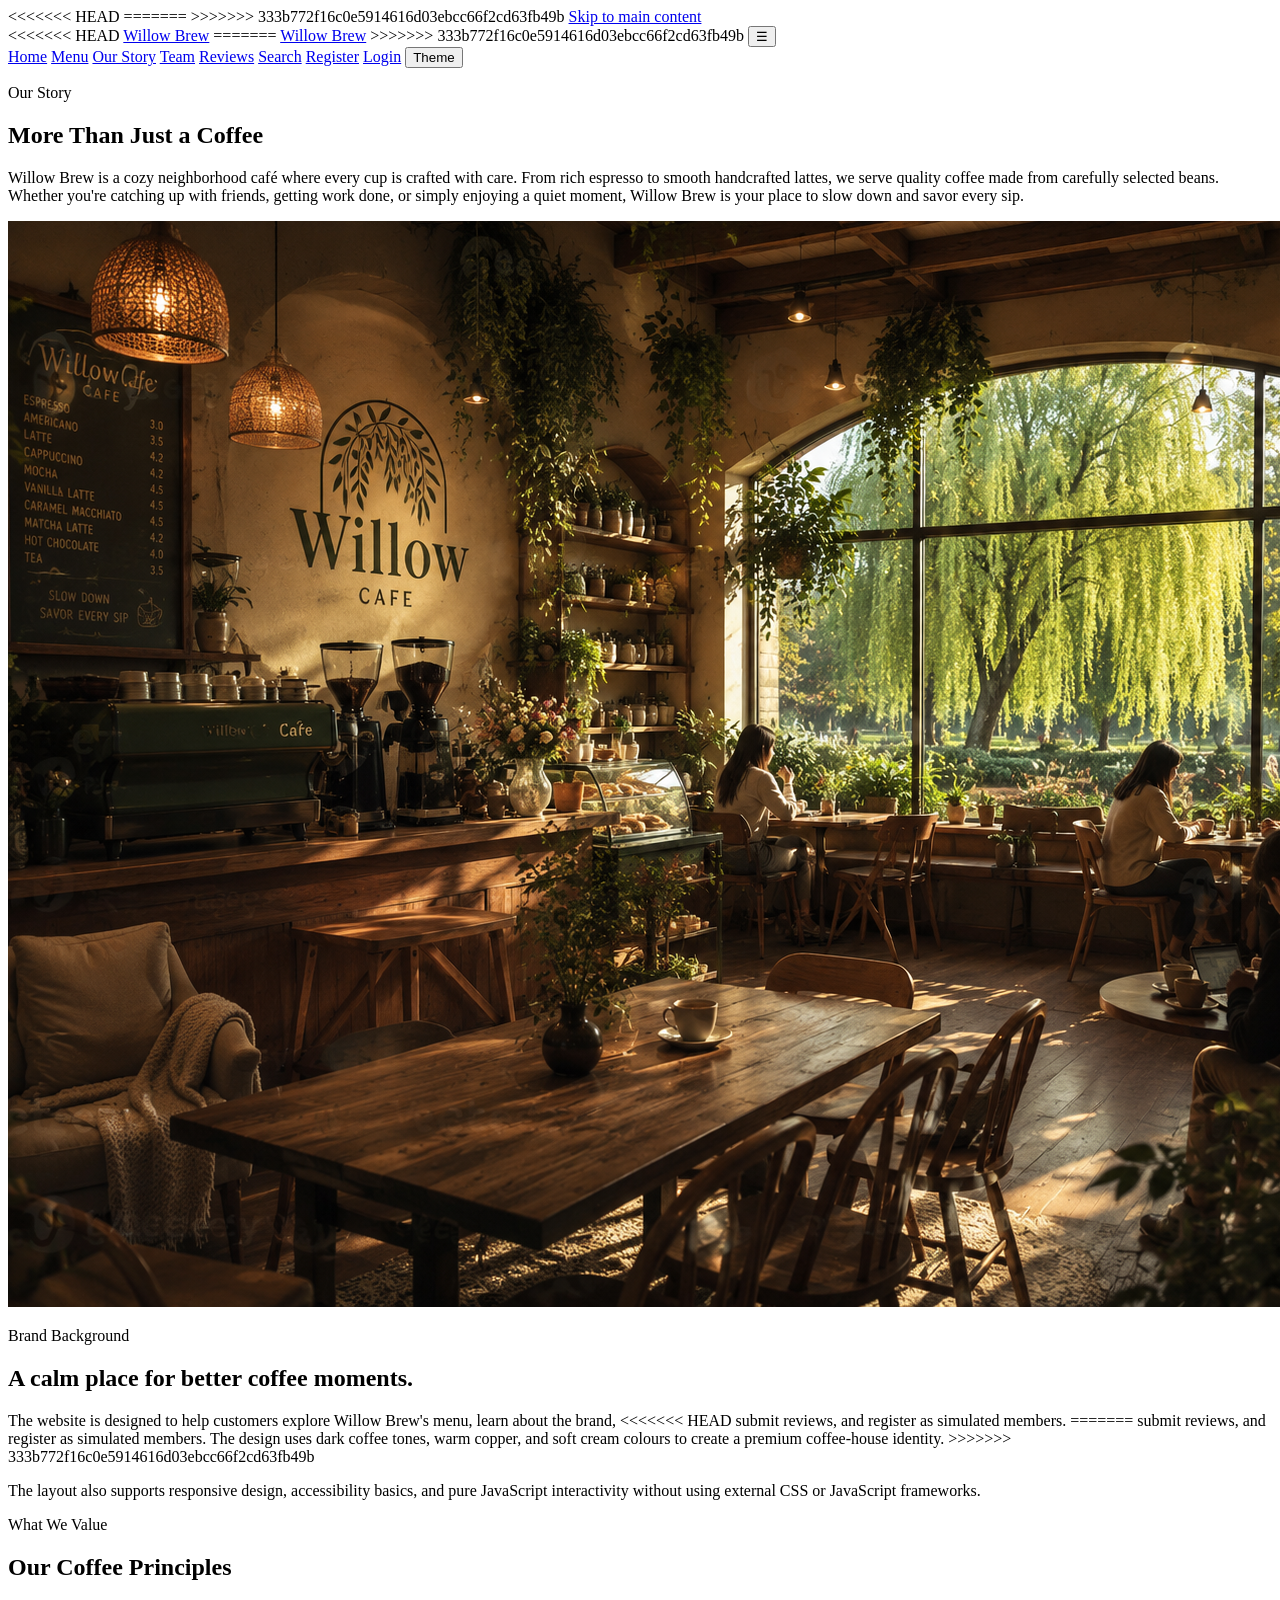
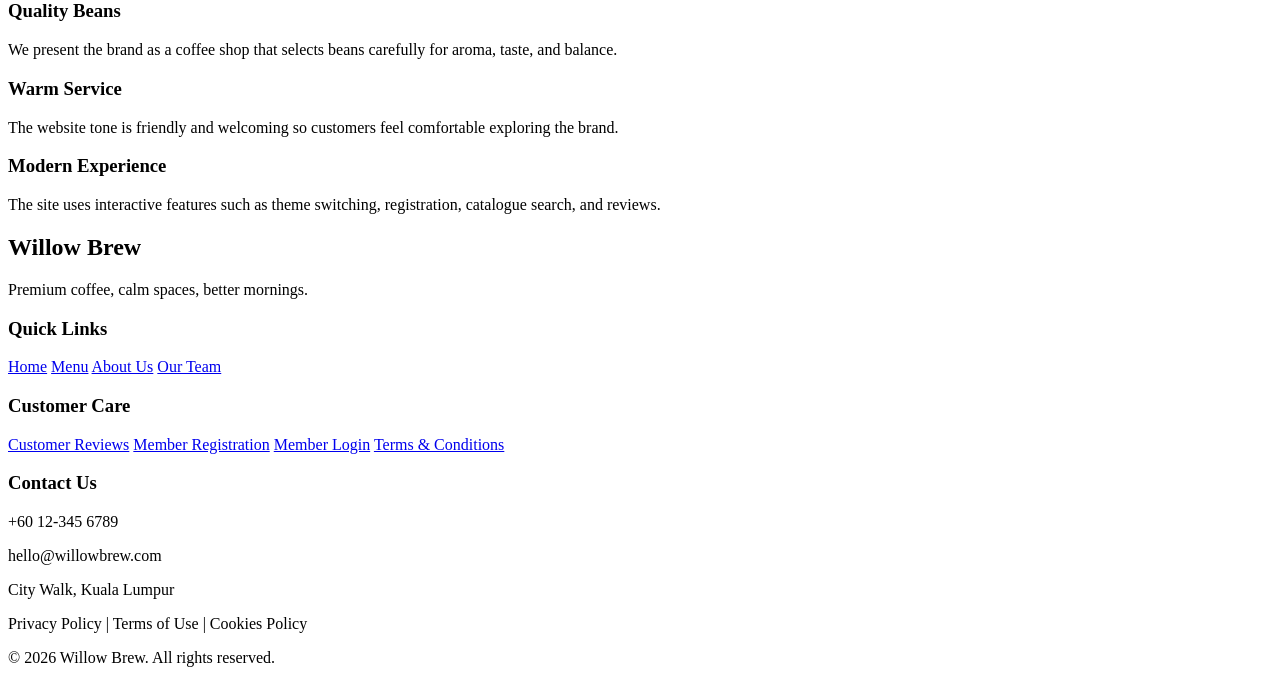
==== about.html @ 0797a328 "Update HTML structures" ====
<!DOCTYPE html>
<html lang="en">
<head>
    <meta charset="UTF-8">
    <meta name="viewport" content="width=device-width, initial-scale=1.0">
<<<<<<< HEAD
    <title>Our Story | Willow Brew </title>
=======
    <title>Our Story | Willow Brew</title>
>>>>>>> 333b772f16c0e5914616d03ebcc66f2cd63fb49b
    
</head>
<body>
    <!-- This skip link appears when keyboard users press Tab, allowing them to jump directly to the main page content instead of tabbing through every navigation item. -->
    <a class="skip-link" href="#mainContent">Skip to main content</a>

    <!-- This fixed header contains the brand name, responsive navigation links, search link, order link, and theme switcher required for the website theme toggle feature. -->
    <header class="site-header" id="siteHeader">
        <div class="nav-wrap">
<<<<<<< HEAD
            <a href="index.html" class="brand" aria-label="Willow Brew homepage">Willow Brew</a>
=======
            <a href="index.html" class="brand" aria-label="Willow Brew Homepage">Willow Brew</a>
>>>>>>> 333b772f16c0e5914616d03ebcc66f2cd63fb49b

            <!-- This button appears on smaller screens and opens or closes the navigation menu using JavaScript in main.js. -->
            <button class="nav-toggle" id="navToggle" type="button" aria-label="Open navigation menu" aria-expanded="false">
                ☰
            </button>

            <!-- This navigation menu links to all major website pages so the multi-page website can be accessed consistently from every page. -->
            <nav class="main-nav" id="mainNav" aria-label="Main navigation">
                <a href="index.html">Home</a>
                <a href="catalogue.html">Menu</a>
                <a href="about.html">Our Story</a>
                <a href="team.html">Team</a>
                <a href="reviews.html">Reviews</a>
                <a href="catalogue.html" aria-label="Search products">Search</a>
                <a href="register.html">Register</a>
                <a href="login.html" class="order-link">Login</a>

                <!-- This button changes the website between light theme and dark theme -->
                <button class="theme-toggle" id="themeToggle" type="button" aria-label="Switch website theme">
                    Theme
                </button>
            </nav>
        </div>
    </header>


    <main id="mainContent" class="page-main">
        <!-- This page hero introduces the brand story page and explains the purpose of the our Cafe. -->
        <section class="simple-hero">
            <p class="eyebrow dark">Our Story</p>
            <h1>More Than Just a Coffee</h1>
            <p>
                Willow Brew is a cozy neighborhood café where every cup is crafted with care. 
                From rich espresso to smooth handcrafted lattes, we serve quality coffee made from carefully selected beans. 
                Whether you're catching up with friends, getting work done, or simply enjoying a quiet moment, Willow Brew is your place to slow down and savor every sip.
            </p>
        </section>

        <section class="about-story section-padding" aria-labelledby="about-story-title">
            <div class="about-image">
                <!-- ABOUT IMAGE -->
                <img src="cafe-interior.png" alt="Warm coffee shop interior">
            </div>

            <div class="about-text">
                <p class="eyebrow dark">Brand Background</p>
                <h2 id="about-story-title">A calm place for better coffee moments.</h2>
                <p>
                    The website is designed to help customers explore Willow Brew's menu, learn about the brand,
<<<<<<< HEAD
                    submit reviews, and register as simulated members. 
=======
                    submit reviews, and register as simulated members. The design uses dark coffee tones, warm copper,
                    and soft cream colours to create a premium coffee-house identity.
>>>>>>> 333b772f16c0e5914616d03ebcc66f2cd63fb49b
                </p>
                <p>
                    The layout also supports responsive design, accessibility basics, and pure JavaScript interactivity
                    without using external CSS or JavaScript frameworks.
                </p>
            </div>
        </section>

        <section class="values-section section-padding" aria-labelledby="values-title">
            <div class="section-top centered">
                <p class="eyebrow dark">What We Value</p>
                <h2 id="values-title">Our Coffee Principles</h2>
            </div>

            <div class="value-grid">
                <article class="value-card">
                    <h3>Quality Beans</h3>
                    <p>We present the brand as a coffee shop that selects beans carefully for aroma, taste, and balance.</p>
                </article>

                <article class="value-card">
                    <h3>Warm Service</h3>
                    <p>The website tone is friendly and welcoming so customers feel comfortable exploring the brand.</p>
                </article>

                <article class="value-card">
                    <h3>Modern Experience</h3>
                    <p>The site uses interactive features such as theme switching, registration, catalogue search, and reviews.</p>
                </article>
            </div>
        </section>
    </main>

    <!-- This footer gives the website a finished commercial look and provides quick links, customer care links, and contact details similar to a premium coffee brand footer. -->
    <footer class="site-footer">
        <div class="footer-wrap">
            <div class="footer-brand">
                <h2>Willow Brew</h2>
                <p>Premium coffee, calm spaces, better mornings.</p>
            </div>

            <div class="footer-columns">
                <section>
                    <h3>Quick Links</h3>
                    <a href="index.html">Home</a>
                    <a href="catalogue.html">Menu</a>
                    <a href="about.html">About Us</a>
                    <a href="team.html">Our Team</a>
                </section>

                <section>
                    <h3>Customer Care</h3>
                    <a href="reviews.html">Customer Reviews</a>
                    <a href="register.html">Member Registration</a>
                    <a href="login.html">Member Login</a>
                    <a href="#">Terms & Conditions</a>
                </section>

                <section>
                    <h3>Contact Us</h3>
                    <p>+60 12-345 6789</p>
                    <p>hello@willowbrew.com</p>
                    <p>City Walk, Kuala Lumpur</p>
                </section>
            </div>

            <div class="footer-bottom">
                <p>Privacy Policy | Terms of Use | Cookies Policy</p>
                <p>© 2026 Willow Brew. All rights reserved.</p>
            </div>
        </div>
    </footer>

</body>
</html>
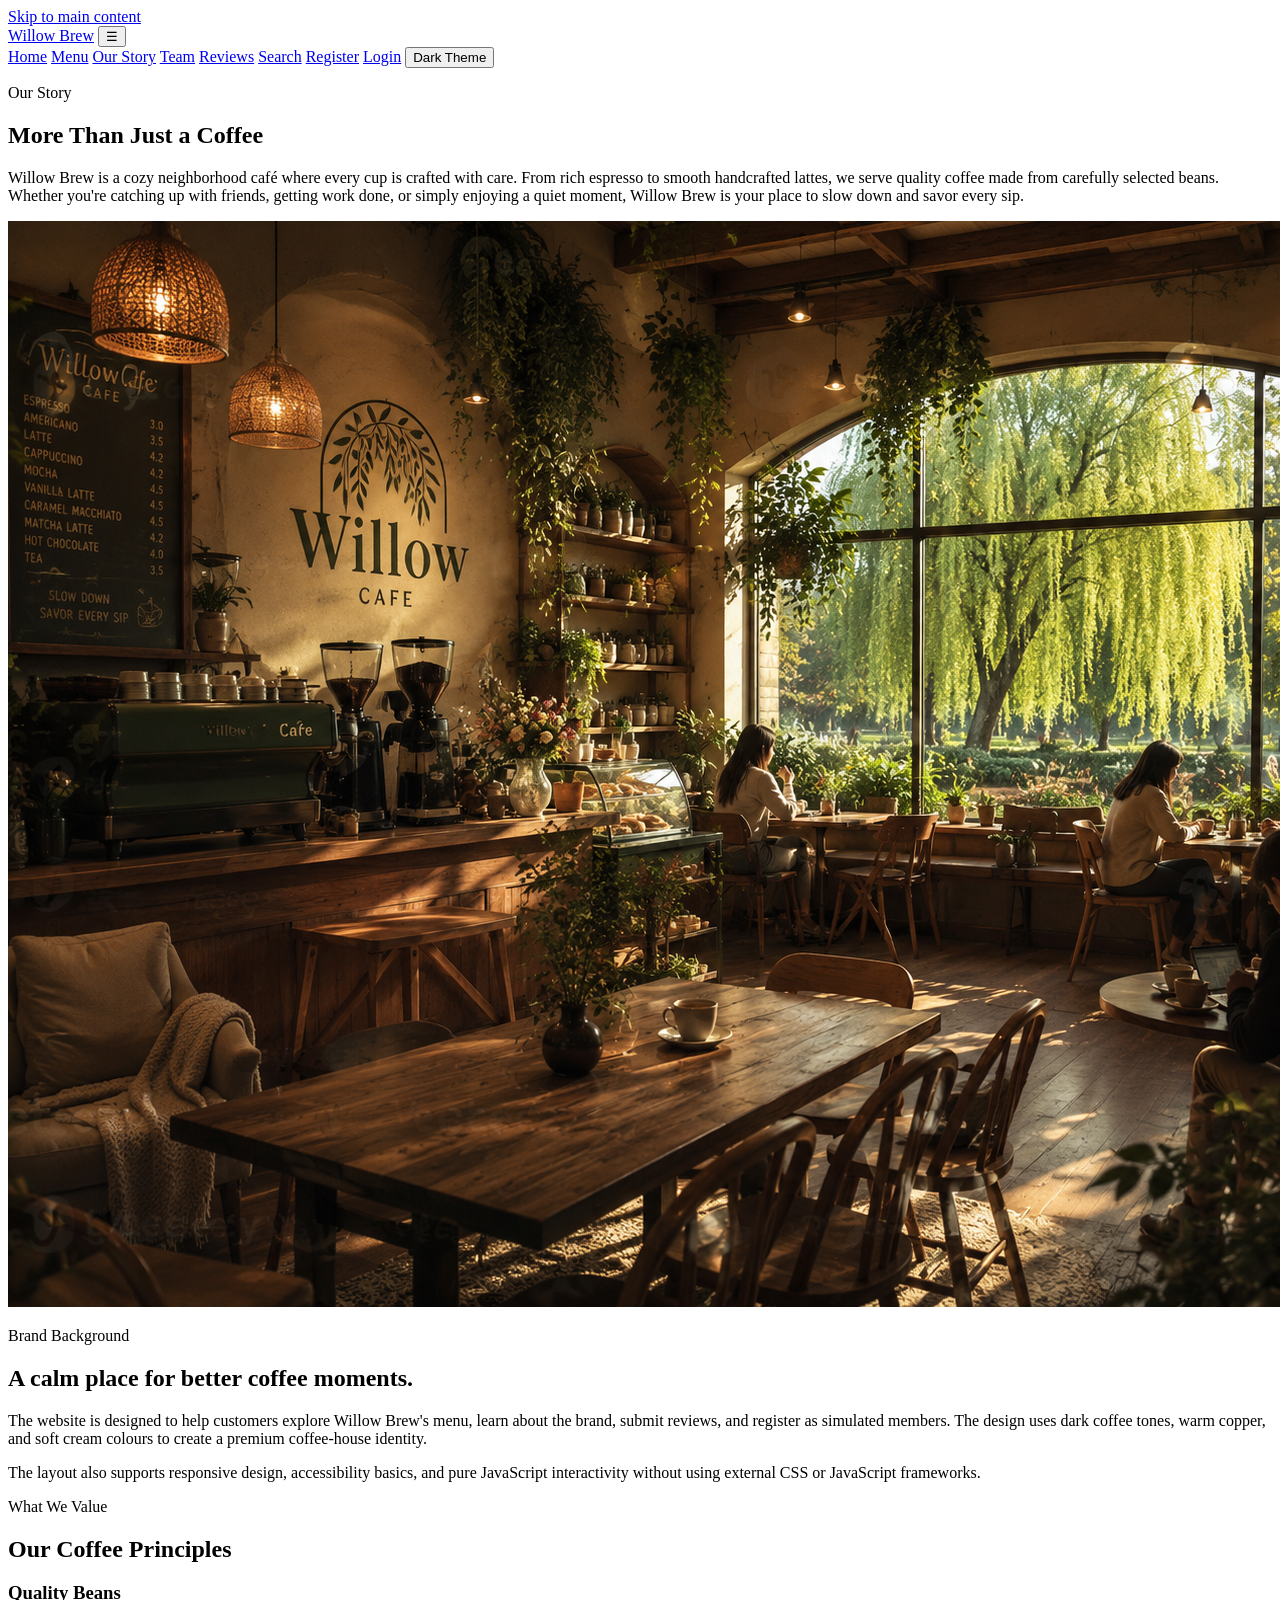
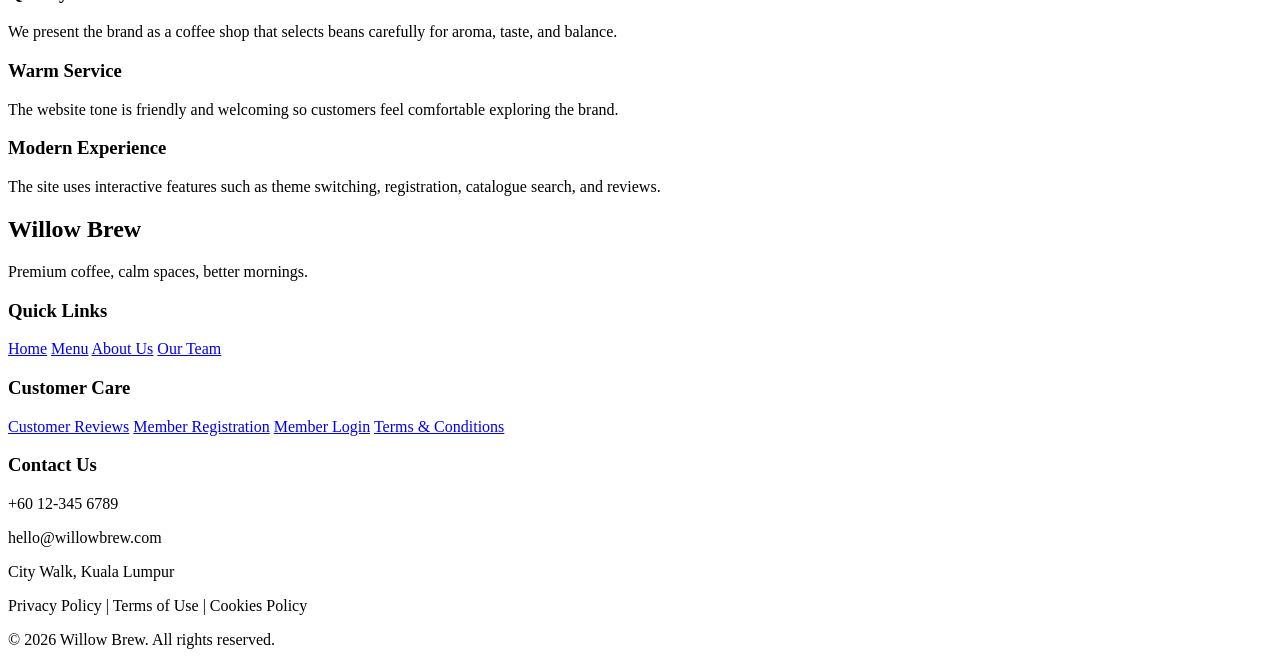
==== commit 8f4a91c0: "Made some changes to html and java" ====
--- a/about.html
+++ b/about.html
@@ -3,12 +3,9 @@
 <head>
     <meta charset="UTF-8">
     <meta name="viewport" content="width=device-width, initial-scale=1.0">
-<<<<<<< HEAD
     <title>Our Story | Willow Brew </title>
-=======
-    <title>Our Story | Willow Brew</title>
->>>>>>> 333b772f16c0e5914616d03ebcc66f2cd63fb49b
-    
+    <script src="js/main.js" defer></script>
+    <script src="js/theme.js" defer></script>
 </head>
 <body>
     <!-- This skip link appears when keyboard users press Tab, allowing them to jump directly to the main page content instead of tabbing through every navigation item. -->
@@ -17,11 +14,7 @@
     <!-- This fixed header contains the brand name, responsive navigation links, search link, order link, and theme switcher required for the website theme toggle feature. -->
     <header class="site-header" id="siteHeader">
         <div class="nav-wrap">
-<<<<<<< HEAD
             <a href="index.html" class="brand" aria-label="Willow Brew homepage">Willow Brew</a>
-=======
-            <a href="index.html" class="brand" aria-label="Willow Brew Homepage">Willow Brew</a>
->>>>>>> 333b772f16c0e5914616d03ebcc66f2cd63fb49b
 
             <!-- This button appears on smaller screens and opens or closes the navigation menu using JavaScript in main.js. -->
             <button class="nav-toggle" id="navToggle" type="button" aria-label="Open navigation menu" aria-expanded="false">
@@ -40,8 +33,14 @@
                 <a href="login.html" class="order-link">Login</a>
 
                 <!-- This button changes the website between light theme and dark theme -->
-                <button class="theme-toggle" id="themeToggle" type="button" aria-label="Switch website theme">
-                    Theme
+                <button 
+                      class="theme-toggle"
+                        id="themeToggle"
+                        type="button"
+                        onclick="toggleTheme()"
+                        aria-label="Switch website theme"
+                        aria-pressed="false">
+    D                   Dark Theme
                 </button>
             </nav>
         </div>
@@ -71,12 +70,8 @@
                 <h2 id="about-story-title">A calm place for better coffee moments.</h2>
                 <p>
                     The website is designed to help customers explore Willow Brew's menu, learn about the brand,
-<<<<<<< HEAD
-                    submit reviews, and register as simulated members. 
-=======
                     submit reviews, and register as simulated members. The design uses dark coffee tones, warm copper,
                     and soft cream colours to create a premium coffee-house identity.
->>>>>>> 333b772f16c0e5914616d03ebcc66f2cd63fb49b
                 </p>
                 <p>
                     The layout also supports responsive design, accessibility basics, and pure JavaScript interactivity
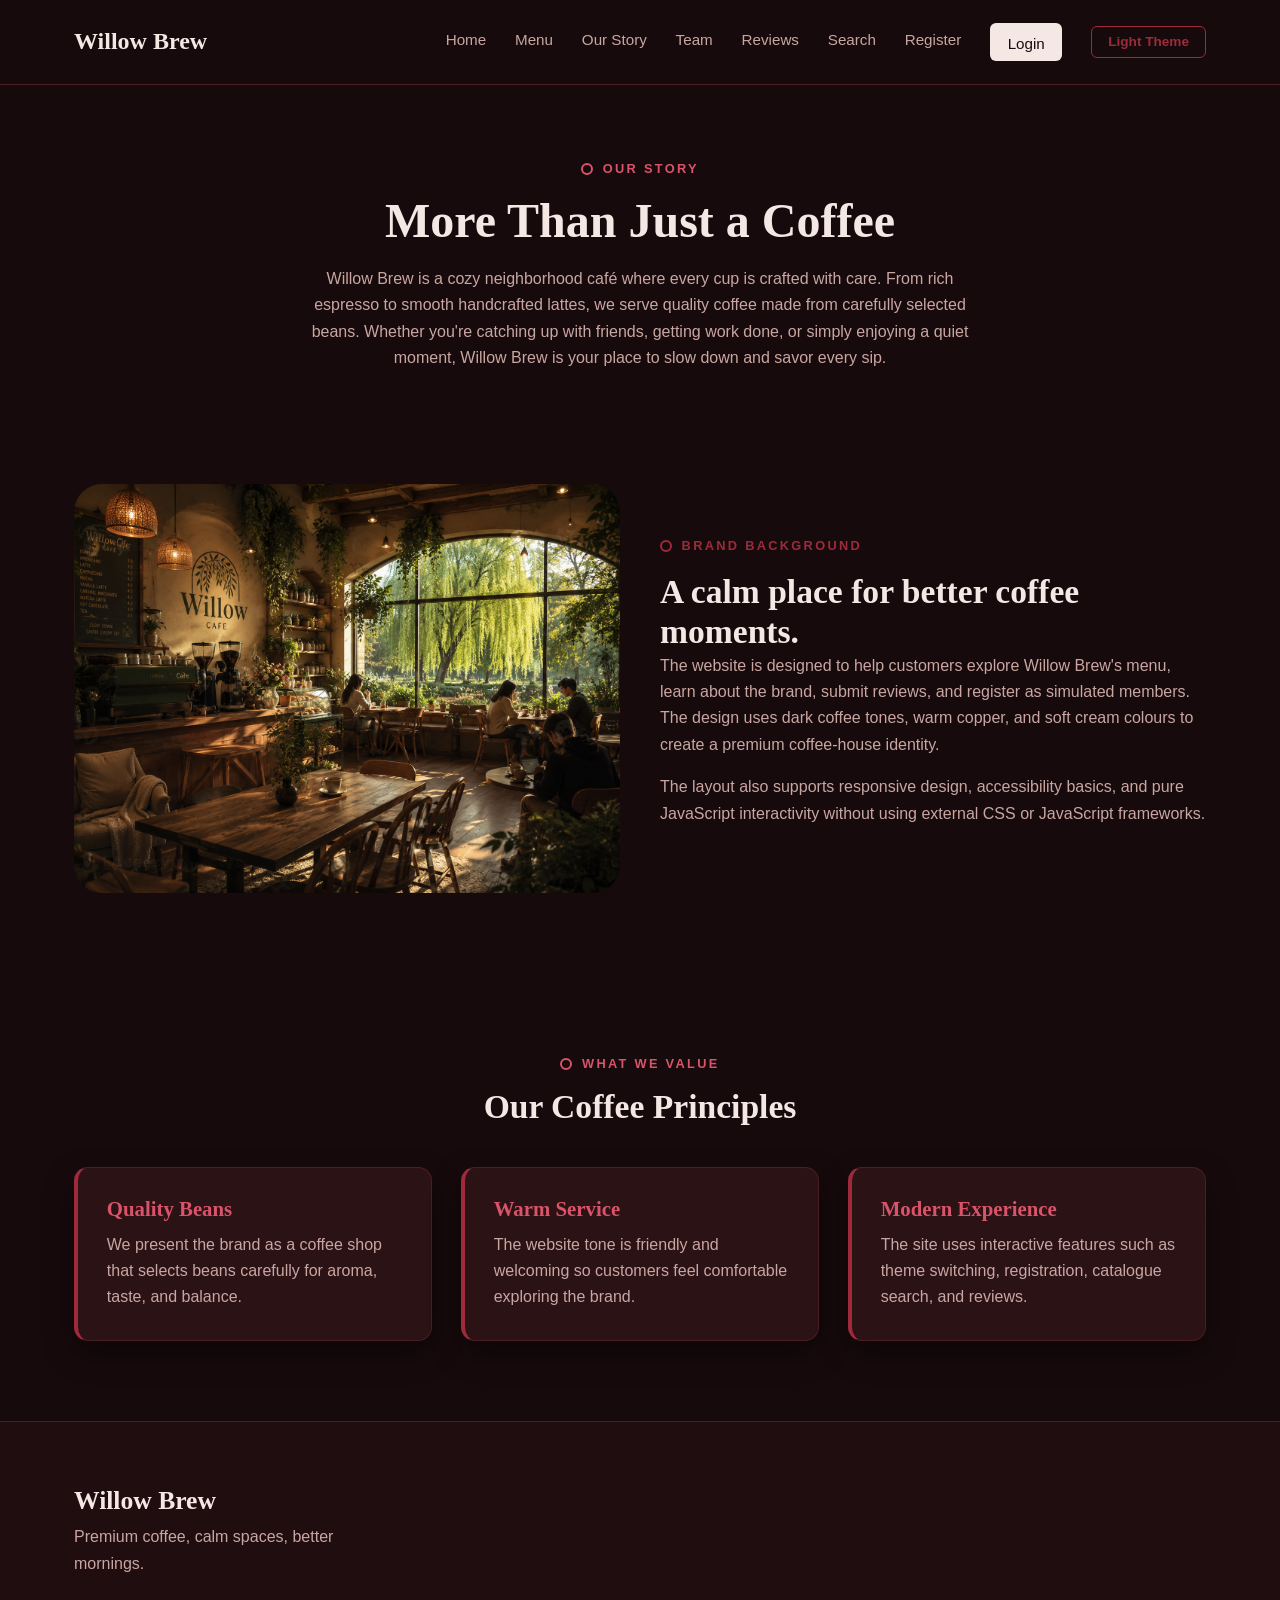
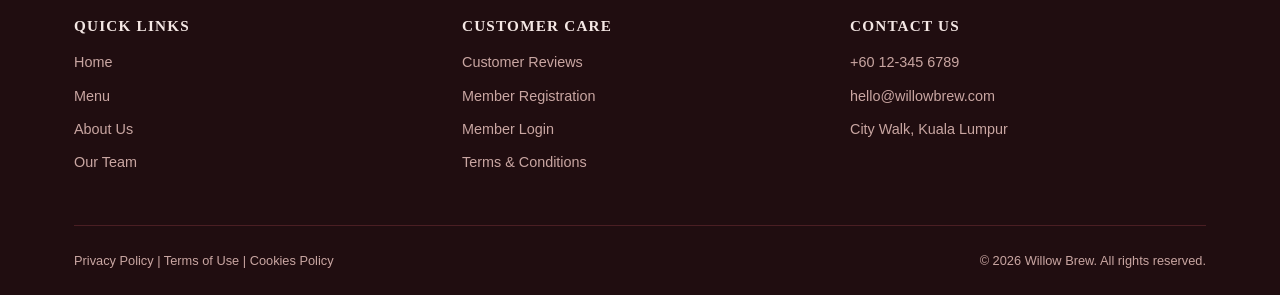
==== commit 8b17b9d2: "added the sytlesheet to about page" ====
--- a/about.html
+++ b/about.html
@@ -4,6 +4,8 @@
     <meta charset="UTF-8">
     <meta name="viewport" content="width=device-width, initial-scale=1.0">
     <title>Our Story | Willow Brew </title>
+    <link rel="stylesheet" href="css/style.css">
+    <link rel="stylesheet" href="css/responsive.css">
     <script src="js/main.js" defer></script>
     <script src="js/theme.js" defer></script>
 </head>
@@ -30,14 +32,13 @@
                 <a href="reviews.html">Reviews</a>
                 <a href="catalogue.html" aria-label="Search products">Search</a>
                 <a href="register.html">Register</a>
-                <a href="login.html" class="order-link">Login</a>
+                <a href="login.html" class="order-link" id="loginLink">Login</a>
 
                 <!-- This button changes the website between light theme and dark theme -->
                 <button 
                       class="theme-toggle"
                         id="themeToggle"
                         type="button"
-                        onclick="toggleTheme()"
                         aria-label="Switch website theme"
                         aria-pressed="false">
     D                   Dark Theme
--- a/css/style.css
+++ b/css/style.css
@@ -0,0 +1,1168 @@
+/* =============================================================
+   WILLOW BREW — CORE STYLESHEET
+   ============================================================= */
+
+/* --------------------------
+   1. CSS CUSTOM PROPERTIES 
+   -------------------------- */
+:root {
+    --bg: #170A0C;
+    --bg-alt: #200D10;
+    --surface: #2B1215;
+    --surface-raised: #33161A;
+    --text-main: #F4E7E4;
+    --text-muted: #C9A6A2;
+    --text-on-dark: #F4E7E4;
+    --accent: #9E2A3B;
+    --accent-dark: #D9536A;
+    --accent-light: #E2707E;
+    --border-soft: #4A1E23;
+    --overlay-dark: rgba(10, 4, 5, 0.65);
+
+    --font-display: 'Playfair Display', Georgia, 'Times New Roman', serif;
+    --font-body: 'Poppins', 'Segoe UI', Tahoma, sans-serif;
+
+    --radius-sm: 6px;
+    --radius-md: 14px;
+    --radius-lg: 28px;
+    --radius-round: 50%;
+
+    --shadow-soft: 0 12px 30px rgba(0, 0, 0, 0.45);
+    --shadow-strong: 0 24px 55px rgba(0, 0, 0, 0.6);
+
+    --transition-fast: 0.2s ease;
+    --transition-med: 0.4s ease;
+
+    --container-width: 1180px;
+    --header-height: 84px;
+
+    --ink: #120608;
+}
+
+body.light-theme {
+    --bg: #FBEEEC;
+    --bg-alt: #F5DEDB;
+    --surface: #FFFFFF;
+    --surface-raised: #FFF9F8;
+    --text-main: #3B1116;
+    --text-muted: #7A4B4F;
+    --text-on-dark: #F4E7E4;
+    --accent: #9E2A3B;
+    --accent-dark: #7A1F2C;
+    --accent-light: #C24457;
+    --border-soft: #E7CFCB;
+    --overlay-dark: rgba(45, 15, 18, 0.55);
+
+    --shadow-soft: 0 12px 30px rgba(59, 17, 22, 0.12);
+    --shadow-strong: 0 20px 45px rgba(45, 12, 15, 0.35);
+}
+
+/* -----------------
+   2. RESET & BASE
+   ----------------- */
+* {
+    margin: 0;
+    padding: 0;
+    box-sizing: border-box;
+}
+
+body {
+    font-family: var(--font-body);
+    background-color: var(--bg);
+    color: var(--text-main);
+    line-height: 1.65;
+    font-weight: 400;
+    transition: background-color var(--transition-med), color var(--transition-med);
+    -webkit-font-smoothing: antialiased;
+}
+
+h1, h2, h3, h4 {
+    font-family: var(--font-display);
+    font-weight: 700;
+    line-height: 1.2;
+    color: var(--text-main);
+}
+
+h1 { font-size: 3rem; }
+h2 { font-size: 2.1rem; }
+h3 { font-size: 1.3rem; }
+
+p { color: var(--text-muted); }
+
+a {
+    color: inherit;
+    text-decoration: none;
+}
+
+img {
+    max-width: 100%;
+    height: auto;
+    display: block;
+}
+
+ul { list-style: none; }
+
+button {
+    font-family: var(--font-body);
+    cursor: pointer;
+    border: none;
+    background: none;
+    color: inherit;
+}
+
+input, select, textarea {
+    font-family: var(--font-body);
+    font-size: 1rem;
+    color: var(--text-main);
+    background-color: var(--surface);
+    border: 1px solid var(--border-soft);
+    border-radius: var(--radius-sm);
+    padding: 0.7rem 0.9rem;
+    width: 100%;
+    transition: border-color var(--transition-fast), box-shadow var(--transition-fast);
+}
+
+input:focus, select:focus, textarea:focus,
+a:focus-visible, button:focus-visible {
+    outline: 3px solid var(--accent-light);
+    outline-offset: 2px;
+    border-color: var(--accent);
+}
+
+/* Accessible skip link: hidden until keyboard focus */
+.skip-link {
+    position: absolute;
+    top: -60px;
+    left: 1rem;
+    background: var(--accent-dark);
+    color: #fff;
+    padding: 0.7rem 1.2rem;
+    border-radius: var(--radius-sm);
+    z-index: 999;
+    transition: top var(--transition-fast);
+}
+
+.skip-link:focus {
+    top: 1rem;
+}
+
+/* ---------------------
+   3. LAYOUT UTILITIES
+   --------------------- */
+.section-padding {
+    padding: 5rem 1.5rem;
+    max-width: var(--container-width);
+    margin: 0 auto;
+}
+
+.eyebrow {
+    display: inline-flex;
+    align-items: center;
+    gap: 0.6rem;
+    font-family: var(--font-body);
+    font-size: 0.8rem;
+    letter-spacing: 0.18em;
+    text-transform: uppercase;
+    font-weight: 600;
+    color: var(--accent-light);
+    margin-bottom: 0.8rem;
+}
+
+/* Signature motif: small coffee-ring dot before every eyebrow label */
+.eyebrow::before {
+    content: "";
+    width: 8px;
+    height: 8px;
+    border-radius: var(--radius-round);
+    border: 2px solid currentColor;
+    display: inline-block;
+}
+
+.eyebrow.dark {
+    color: var(--accent-dark);
+}
+
+.section-top {
+    margin-bottom: 2.5rem;
+    position: relative;
+}
+
+.section-top.centered {
+    text-align: center;
+    display: flex;
+    flex-direction: column;
+    align-items: center;
+}
+
+.section-description {
+    max-width: 560px;
+    margin-top: 0.8rem;
+}
+
+.small-link {
+    position: absolute;
+    right: 0;
+    top: 0.4rem;
+    font-size: 0.85rem;
+    font-weight: 600;
+    color: var(--accent);
+    border-bottom: 1px solid var(--accent);
+    padding-bottom: 2px;
+    transition: color var(--transition-fast);
+}
+
+.small-link:hover {
+    color: var(--accent-dark);
+}
+
+/* ------------
+   4. BUTTONS
+   ------------ */
+.hero-button,
+.dark-button {
+    display: inline-flex;
+    align-items: center;
+    justify-content: center;
+    background-color: var(--accent);
+    color: #FBEEEC;
+    padding: 0.9rem 1.9rem;
+    border-radius: var(--radius-sm);
+    font-weight: 600;
+    font-size: 0.95rem;
+    letter-spacing: 0.02em;
+    transition: background-color var(--transition-fast), transform var(--transition-fast), box-shadow var(--transition-fast);
+    box-shadow: var(--shadow-soft);
+}
+
+.hero-button:hover,
+.dark-button:hover {
+    background-color: var(--accent-dark);
+    transform: translateY(-2px);
+}
+
+.outline-button,
+.outline-dark-button {
+    display: inline-flex;
+    align-items: center;
+    justify-content: center;
+    padding: 0.85rem 1.8rem;
+    border: 1.5px solid var(--text-on-dark);
+    border-radius: var(--radius-sm);
+    font-weight: 600;
+    font-size: 0.95rem;
+    color: var(--text-on-dark);
+    transition: background-color var(--transition-fast), color var(--transition-fast);
+}
+
+.outline-button:hover {
+    background-color: rgba(255, 255, 255, 0.12);
+}
+
+.outline-dark-button {
+    border-color: var(--accent);
+    color: var(--accent);
+}
+
+.outline-dark-button:hover {
+    background-color: var(--accent);
+    color: #FBEEEC;
+}
+
+.text-button,
+.small-button {
+    display: inline-flex;
+    align-items: center;
+    gap: 0.4rem;
+    font-weight: 600;
+    color: var(--accent);
+    border-bottom: 1px solid transparent;
+    transition: border-color var(--transition-fast), gap var(--transition-fast);
+}
+
+.text-button::after {
+    content: "\2192";
+    transition: transform var(--transition-fast);
+}
+
+.text-button:hover::after {
+    transform: translateX(4px);
+}
+
+.text-button:hover {
+    border-color: var(--accent);
+}
+
+.full-button {
+    width: 100%;
+    margin-top: 0.5rem;
+}
+
+.hidden {
+    display: none !important;
+}
+
+/* ------------------------
+   5. HEADER & NAVIGATION
+   ------------------------ */
+.site-header {
+    position: sticky;
+    top: 0;
+    z-index: 500;
+    background-color: var(--bg);
+    border-bottom: 1px solid var(--border-soft);
+    transition: background-color var(--transition-med);
+}
+
+.nav-wrap {
+    max-width: var(--container-width);
+    margin: 0 auto;
+    height: var(--header-height);
+    display: flex;
+    align-items: center;
+    justify-content: space-between;
+    padding: 0 1.5rem;
+}
+
+.brand {
+    font-family: var(--font-display);
+    font-size: 1.5rem;
+    font-weight: 700;
+    color: var(--text-main);
+}
+
+.nav-toggle {
+    display: none;
+    font-size: 1.6rem;
+    color: var(--text-main);
+    border-radius: var(--radius-sm);
+    padding: 0.3rem 0.6rem;
+}
+
+.main-nav {
+    display: flex;
+    align-items: center;
+    gap: 1.8rem;
+}
+
+.main-nav a {
+    font-size: 0.95rem;
+    font-weight: 500;
+    color: var(--text-muted);
+    position: relative;
+    padding-bottom: 4px;
+    transition: color var(--transition-fast);
+}
+
+.main-nav a::after {
+    content: "";
+    position: absolute;
+    left: 0;
+    bottom: 0;
+    width: 0;
+    height: 2px;
+    background-color: var(--accent);
+    transition: width var(--transition-fast);
+}
+
+.main-nav a:hover,
+.main-nav a:focus-visible {
+    color: var(--text-main);
+}
+
+.main-nav a:hover::after,
+.main-nav a:focus-visible::after {
+    width: 100%;
+}
+
+.order-link {
+    background-color: var(--text-main);
+    color: var(--bg) !important;
+    padding: 0.5rem 1.1rem;
+    border-radius: var(--radius-sm);
+}
+
+.order-link::after {
+    display: none;
+}
+
+.theme-toggle {
+    border: 1.5px solid var(--accent);
+    color: var(--accent);
+    padding: 0.45rem 1rem;
+    border-radius: var(--radius-sm);
+    font-size: 0.85rem;
+    font-weight: 600;
+    transition: background-color var(--transition-fast), color var(--transition-fast);
+}
+
+.theme-toggle:hover {
+    background-color: var(--accent);
+    color: #fff;
+}
+
+/* -----------------------------
+   6. HERO SECTION (home page)
+   ----------------------------- */
+.hero-section {
+    position: relative;
+    min-height: 640px;
+    display: flex;
+    align-items: center;
+    color: var(--text-on-dark);
+    overflow: hidden;
+}
+
+.hero-bg {
+    position: absolute;
+    top: 0;
+    right: 0;
+    bottom: 0;
+    left: 0;
+    background-image: url("https://images.unsplash.com/photo-1442512595331-e89e73853f31?auto=format&fit=crop&w=1600&q=80");
+    background-size: cover;
+    background-position: center;
+}
+
+body.light-theme .hero-bg {
+    background-image: url("https://images.unsplash.com/photo-1495474472287-4d71bcdd2085?auto=format&fit=crop&w=1600&q=80");
+}
+
+.hero-overlay {
+    position: absolute;
+    top: 0;
+    right: 0;
+    bottom: 0;
+    left: 0;
+    background: linear-gradient(180deg, var(--overlay-dark), rgba(10, 4, 5, 0.85));
+}
+
+.hero-content {
+    position: relative;
+    z-index: 2;
+    max-width: var(--container-width);
+    margin: 0 auto;
+    padding: 0 1.5rem;
+    width: 100%;
+}
+
+.hero-content .eyebrow {
+    color: var(--accent-light);
+}
+
+.hero-content h1 {
+    color: #FBEEEC;
+    max-width: 640px;
+    margin-bottom: 1.2rem;
+}
+
+.hero-text {
+    color: #EAD2CF;
+    max-width: 480px;
+    margin-bottom: 2rem;
+}
+
+.hero-actions {
+    display: flex;
+    gap: 1rem;
+    margin-bottom: 2.5rem;
+    flex-wrap: wrap;
+}
+
+.hero-badges {
+    display: flex;
+    gap: 1.8rem;
+    flex-wrap: wrap;
+}
+
+.hero-badges span {
+    font-size: 0.8rem;
+    letter-spacing: 0.06em;
+    text-transform: uppercase;
+    color: #EAD2CF;
+    padding-left: 1.1rem;
+    position: relative;
+}
+
+.hero-badges span::before {
+    content: "";
+    position: absolute;
+    left: 0;
+    top: 50%;
+    transform: translateY(-50%);
+    width: 6px;
+    height: 6px;
+    border-radius: var(--radius-round);
+    background-color: var(--accent-light);
+}
+
+/* ------------------------------
+   7. STORY PREVIEW (home page)
+   ------------------------------ */
+.story-preview {
+    display: grid;
+    grid-template-columns: 1fr 1fr;
+    gap: 2.5rem;
+    align-items: stretch;
+}
+
+.story-image {
+    border-radius: var(--radius-lg);
+    background-image: url("https://images.unsplash.com/photo-1442512595331-e89e73853f31?auto=format&fit=crop&w=900&q=80");
+    background-size: cover;
+    background-position: center;
+    min-height: 380px;
+}
+
+.story-card {
+    background-color: var(--ink);
+    color: var(--text-on-dark);
+    border-radius: var(--radius-lg);
+    padding: 2.8rem;
+    display: flex;
+    flex-direction: column;
+    justify-content: center;
+}
+
+.story-card h2 {
+    color: #FBEEEC;
+}
+
+.story-card p {
+    color: #DEB9BB;
+    margin-bottom: 1.2rem;
+}
+
+.story-list {
+    display: grid;
+    grid-template-columns: 1fr 1fr;
+    gap: 0.7rem;
+    margin-bottom: 1.6rem;
+}
+
+.story-list li {
+    font-size: 0.9rem;
+    color: #EAD2CF;
+    padding-left: 1.2rem;
+    position: relative;
+}
+
+.story-list li::before {
+    content: "";
+    position: absolute;
+    left: 0;
+    top: 8px;
+    width: 6px;
+    height: 6px;
+    border-radius: var(--radius-round);
+    background-color: var(--accent-light);
+}
+
+.story-card .text-button {
+    color: var(--accent-light);
+}
+
+.story-card .text-button:hover {
+    border-color: var(--accent-light);
+}
+
+/* ----------------------------------------------------
+   8. PRODUCT GRID / CARDS (home preview + catalogue)
+   ---------------------------------------------------- */
+.product-grid {
+    display: grid;
+    grid-template-columns: repeat(3, 1fr);
+    gap: 1.8rem;
+}
+
+.product-card {
+    background-color: var(--surface);
+    border: 1px solid var(--border-soft);
+    border-radius: var(--radius-md);
+    overflow: hidden;
+    box-shadow: var(--shadow-soft);
+    transition: transform var(--transition-fast), box-shadow var(--transition-fast);
+}
+
+.product-card:hover {
+    transform: translateY(-6px);
+    box-shadow: var(--shadow-strong);
+}
+
+.product-card img {
+    width: 100%;
+}
+
+.product-card h3 {
+    padding: 1.1rem 1.2rem 0.3rem;
+    font-size: 1.1rem;
+}
+
+.product-card p {
+    padding: 0 1.2rem;
+    font-size: 0.88rem;
+}
+
+.product-bottom {
+    display: flex;
+    align-items: center;
+    justify-content: space-between;
+    padding: 1rem 1.2rem 1.3rem;
+}
+
+.product-bottom span {
+    font-weight: 700;
+    color: var(--accent);
+}
+
+.product-bottom a {
+    font-size: 0.85rem;
+    font-weight: 600;
+    color: var(--text-main);
+    border-bottom: 1px solid var(--text-main);
+    transition: color var(--transition-fast), border-color var(--transition-fast);
+}
+
+.product-bottom a:hover {
+    color: var(--accent);
+    border-color: var(--accent);
+}
+
+/* ------------------------------------------------
+   9. TEAM PREVIEW (home) + TEAM GRID (team.html)
+   ------------------------------------------------ */
+.team-simple-grid,
+.team-grid {
+    display: grid;
+    grid-template-columns: repeat(3, 1fr);
+    gap: 1.8rem;
+}
+
+.team-image-card {
+    position: relative;
+    border-radius: var(--radius-md);
+    overflow: hidden;
+    display: block;
+    box-shadow: var(--shadow-soft);
+}
+
+.team-image-card img {
+    width: 100%;
+    transition: transform var(--transition-med);
+}
+
+.team-image-card:hover img {
+    transform: scale(1.06);
+}
+
+.team-image-info {
+    position: absolute;
+    left: 0;
+    right: 0;
+    bottom: 0;
+    padding: 1.2rem;
+    background: linear-gradient(180deg, transparent, rgba(10, 4, 5, 0.9));
+    color: #FBEEEC;
+}
+
+.team-image-info h3 {
+    color: #FBEEEC;
+    font-size: 1.05rem;
+}
+
+.team-image-info p {
+    color: #EAD2CF;
+    font-size: 0.82rem;
+}
+
+.team-card {
+    background-color: var(--surface);
+    border: 1px solid var(--border-soft);
+    border-radius: var(--radius-md);
+    padding: 1.8rem;
+    text-align: center;
+    box-shadow: var(--shadow-soft);
+    display: flex;
+    flex-direction: column;
+    align-items: center;
+}
+
+.team-card img {
+    width: 130px;
+    height: 130px;
+    border-radius: var(--radius-round);
+    margin-bottom: 1rem;
+    border: 3px solid var(--accent-light);
+}
+
+.role-text {
+    color: var(--accent);
+    font-weight: 600;
+    font-size: 0.85rem;
+    margin-bottom: 0.4rem;
+}
+
+.contribution-text {
+    font-weight: 600;
+    color: var(--text-main);
+    margin-bottom: 0.8rem;
+}
+
+.team-card ul {
+    text-align: left;
+    margin-bottom: 1.2rem;
+    width: 100%;
+}
+
+.team-card ul li {
+    font-size: 0.85rem;
+    padding-left: 1.1rem;
+    position: relative;
+    margin-bottom: 0.4rem;
+}
+
+.team-card ul li::before {
+    content: "";
+    position: absolute;
+    left: 0;
+    top: 7px;
+    width: 5px;
+    height: 5px;
+    border-radius: var(--radius-round);
+    background-color: var(--accent);
+}
+
+/* -------------------------------
+   10. VISIT / NEWSLETTER SECTION
+   ------------------------------- */
+.visit-section {
+    text-align: center;
+    background-color: var(--ink);
+    color: var(--text-on-dark);
+    padding: 4rem 1.5rem;
+}
+
+.visit-section h2 {
+    color: #FBEEEC;
+    margin-bottom: 0.8rem;
+}
+
+.visit-section p {
+    color: #DEB9BB;
+    max-width: 520px;
+    margin: 0 auto;
+}
+
+/* ------------
+   11. FOOTER
+   ------------ */
+.site-footer {
+    background-color: var(--bg-alt);
+    border-top: 1px solid var(--border-soft);
+}
+
+.footer-wrap {
+    max-width: var(--container-width);
+    margin: 0 auto;
+    padding: 4rem 1.5rem 1.5rem;
+}
+
+.footer-brand h2 {
+    font-size: 1.6rem;
+    margin-bottom: 0.5rem;
+}
+
+.footer-brand p {
+    max-width: 320px;
+    margin-bottom: 2.5rem;
+}
+
+.footer-columns {
+    display: grid;
+    grid-template-columns: repeat(3, 1fr);
+    gap: 2rem;
+    padding-bottom: 2.5rem;
+}
+
+.footer-columns h3 {
+    font-size: 0.95rem;
+    text-transform: uppercase;
+    letter-spacing: 0.08em;
+    margin-bottom: 1rem;
+    color: var(--text-main);
+}
+
+.footer-columns a,
+.footer-columns p {
+    display: block;
+    margin-bottom: 0.6rem;
+    font-size: 0.9rem;
+    color: var(--text-muted);
+    transition: color var(--transition-fast);
+}
+
+.footer-columns a:hover {
+    color: var(--accent);
+}
+
+.footer-bottom {
+    border-top: 1px solid var(--border-soft);
+    padding-top: 1.5rem;
+    display: flex;
+    justify-content: space-between;
+    flex-wrap: wrap;
+    gap: 0.5rem;
+    font-size: 0.8rem;
+    color: var(--text-muted);
+}
+
+/* --------------
+   12. PAGE HERO 
+   -------------- */
+.page-main {
+    display: block;
+}
+
+.simple-hero,
+.compact-hero {
+    text-align: center;
+    max-width: 720px;
+    margin: 0 auto;
+    padding: 4.5rem 1.5rem 2rem;
+}
+
+.simple-hero h1,
+.compact-hero h1 {
+    margin-bottom: 1rem;
+}
+
+.compact-hero {
+    padding-bottom: 1rem;
+}
+
+/* -------------------------------------------------------------
+   13. AUTH (register.html / login.html) — multi-step form
+   ------------------------------------------------------------- */
+.auth-section {
+    display: flex;
+    justify-content: center;
+}
+
+.auth-card {
+    background-color: var(--surface);
+    border: 1px solid var(--border-soft);
+    border-radius: var(--radius-lg);
+    box-shadow: var(--shadow-soft);
+    padding: 2.8rem;
+    width: 100%;
+    max-width: 560px;
+}
+
+.auth-card h2 {
+    text-align: center;
+    margin-bottom: 2rem;
+}
+
+/* Progress indicator */
+.progress-wrapper {
+    display: flex;
+    justify-content: space-between;
+    margin-bottom: 2.5rem;
+    position: relative;
+}
+
+.progress-wrapper::before {
+    content: "";
+    position: absolute;
+    top: 14px;
+    left: 14px;
+    right: 14px;
+    height: 2px;
+    background-color: var(--border-soft);
+    z-index: 0;
+}
+
+.progress-step {
+    position: relative;
+    z-index: 1;
+    flex: 1;
+    text-align: center;
+    font-size: 0.8rem;
+    font-weight: 600;
+    color: var(--text-muted);
+}
+
+.progress-step::before {
+    display: flex;
+    align-items: center;
+    justify-content: center;
+    width: 30px;
+    height: 30px;
+    border-radius: var(--radius-round);
+    background-color: var(--surface);
+    border: 2px solid var(--border-soft);
+    margin: 0 auto 0.5rem;
+    font-family: var(--font-display);
+    transition: background-color var(--transition-fast), border-color var(--transition-fast), color var(--transition-fast);
+}
+
+.progress-step:nth-of-type(1)::before { content: "1"; }
+.progress-step:nth-of-type(2)::before { content: "2"; }
+.progress-step:nth-of-type(3)::before { content: "3"; }
+
+.progress-step.active {
+    color: var(--accent);
+}
+
+.progress-step.active::before {
+    background-color: var(--accent);
+    border-color: var(--accent);
+    color: #fff;
+}
+
+.progress-step.completed::before {
+    content: "\2713";
+    background-color: var(--accent-dark);
+    border-color: var(--accent-dark);
+    color: #fff;
+}
+
+.form-step {
+    display: none;
+    border: none;
+    animation: fadeIn var(--transition-med);
+}
+
+.form-step.active {
+    display: block;
+}
+
+@keyframes fadeIn {
+    from { opacity: 0; transform: translateY(6px); }
+    to { opacity: 1; transform: translateY(0); }
+}
+
+.form-step legend {
+    font-family: var(--font-display);
+    font-size: 1.1rem;
+    margin-bottom: 1.2rem;
+    color: var(--text-main);
+}
+
+.form-group {
+    margin-bottom: 1.4rem;
+}
+
+.form-group label,
+.form-label {
+    display: block;
+    font-size: 0.85rem;
+    font-weight: 600;
+    margin-bottom: 0.4rem;
+    color: var(--text-main);
+}
+
+.error-message {
+    display: block;
+    min-height: 1.1rem;
+    font-size: 0.78rem;
+    color: #B8433A;
+    margin-top: 0.3rem;
+}
+
+.checkbox-group {
+    display: flex;
+    align-items: center;
+    gap: 0.6rem;
+}
+
+.checkbox-group input {
+    width: auto;
+}
+
+.form-buttons {
+    display: flex;
+    justify-content: space-between;
+    gap: 1rem;
+    margin-top: 1rem;
+}
+
+.form-success {
+    text-align: center;
+    margin-top: 1.2rem;
+    font-weight: 600;
+    color: var(--accent-dark);
+}
+
+/* ---------------------------
+   14. REVIEWS (reviews.html)
+   --------------------------- */
+.review-section {
+    display: grid;
+    grid-template-columns: 1fr 1fr;
+    gap: 2.5rem;
+    align-items: start;
+}
+
+.review-form-card,
+.review-list-card {
+    background-color: var(--surface);
+    border: 1px solid var(--border-soft);
+    border-radius: var(--radius-lg);
+    padding: 2.2rem;
+    box-shadow: var(--shadow-soft);
+}
+
+.star-rating {
+    display: flex;
+    gap: 0.4rem;
+    margin-bottom: 0.4rem;
+}
+
+.star-rating button {
+    font-size: 1.8rem;
+    color: var(--border-soft);
+    transition: color var(--transition-fast), transform var(--transition-fast);
+}
+
+.star-rating button:hover,
+.star-rating button.hovered {
+    transform: scale(1.15);
+}
+
+.star-rating button.selected,
+.star-rating button.hovered {
+    color: var(--accent);
+}
+
+.character-count {
+    text-align: right;
+    font-size: 0.78rem;
+    color: var(--text-muted);
+    margin-top: 0.3rem;
+}
+
+.review-list {
+    display: flex;
+    flex-direction: column;
+    gap: 1.2rem;
+    max-height: 640px;
+    overflow-y: auto;
+}
+
+.review-item {
+    border-bottom: 1px solid var(--border-soft);
+    padding-bottom: 1.2rem;
+}
+
+.review-item:last-child {
+    border-bottom: none;
+    padding-bottom: 0;
+}
+
+.review-item-top {
+    display: flex;
+    justify-content: space-between;
+    align-items: center;
+    margin-bottom: 0.4rem;
+}
+
+.review-item-name {
+    font-weight: 600;
+    color: var(--text-main);
+}
+
+.review-item-stars {
+    color: var(--accent);
+    letter-spacing: 2px;
+}
+
+.review-item-text {
+    font-size: 0.9rem;
+}
+
+/* -------------------------------
+   15. CATALOGUE (catalogue.html)
+   ------------------------------- */
+.catalogue-tools {
+    padding-top: 1rem;
+}
+
+.tool-grid {
+    display: grid;
+    grid-template-columns: repeat(3, 1fr);
+    gap: 1.5rem;
+    background-color: var(--surface);
+    border: 1px solid var(--border-soft);
+    border-radius: var(--radius-md);
+    padding: 1.8rem;
+    box-shadow: var(--shadow-soft);
+}
+
+.catalogue-list h2 {
+    margin-bottom: 1.8rem;
+}
+
+.empty-message {
+    display: none;
+    text-align: center;
+    padding: 3rem 1rem;
+    font-style: italic;
+}
+
+.empty-message.visible {
+    display: block;
+}
+
+/* ----------------
+   16. ABOUT PAGE
+   ---------------- */
+.about-story {
+    display: grid;
+    grid-template-columns: 1fr 1fr;
+    gap: 2.5rem;
+    align-items: center;
+}
+
+.about-image {
+    border-radius: var(--radius-lg);
+    overflow: hidden;
+    min-height: 360px;
+    background-color: var(--bg-alt);
+}
+
+.about-image img {
+    width: 100%;
+}
+
+.about-text .eyebrow {
+    color: var(--accent);
+}
+
+.about-text p {
+    margin-bottom: 1rem;
+}
+
+.value-grid {
+    display: grid;
+    grid-template-columns: repeat(3, 1fr);
+    gap: 1.8rem;
+}
+
+.value-card {
+    background-color: var(--surface);
+    border: 1px solid var(--border-soft);
+    border-left: 4px solid var(--accent);
+    border-radius: var(--radius-md);
+    padding: 1.8rem;
+    box-shadow: var(--shadow-soft);
+    transition: transform var(--transition-fast);
+}
+
+.value-card:hover {
+    transform: translateY(-4px);
+}
+
+.value-card h3 {
+    margin-bottom: 0.6rem;
+    color: var(--accent-dark);
+}
--- a/css/responsive.css
+++ b/css/responsive.css
@@ -0,0 +1,205 @@
+/*=========================================================
+  Willow Brew's Responsive Stylesheet
+  Breakpoints: Desktop (defult, 1025px+)
+               Tablet (768-1024px)
+               Mobile (below 768px)
+  =========================================================*/
+
+
+/* ----------------------------
+            Tablet
+   ----------------------------*/
+
+
+@media (max-width: 1024px) {
+    h1 { font-size: 2.5rem; }
+    h2 { font-size: 1.8rem; }
+
+    .section-padding {
+        padding: 4rem 1.5rem;
+    }
+
+    .story-preview,
+    .about-story{
+        grid-template-columns: 1fr;
+    }
+
+    .story-image,
+    .about-image {
+        min-height: 300px;
+    }
+
+    .product-grid,
+    .team-simple-grid,
+    .team-grid,
+    .value-grid {
+        grid-template-columns: repeat(2, 1fr);
+    }
+
+    .footer-columns {
+        grid-template-columns: repeat(2, 1fr);
+    }
+
+    .review-section {
+        grid-template-columns: 1fr;
+    }
+
+    .tool-grid {
+        grid-template-columns: 1fr 1fr;
+    }
+}
+
+
+
+/* ----------------------------
+             Mobile
+   ----------------------------*/
+
+@media (max-width: 767px) {
+    h1 { font-size: 2rem; }
+    h2 { font-size: 1.5rem; }
+
+    .section-padding {
+        padding: 3rem 1.2rem;
+    }
+
+    .nav-toggle {
+        display: block;
+    }
+
+    .main-nav {
+        position: absolute;
+        top: var(--header-height);
+        left: 0;
+        right: 0;
+        background-color: var(--bg);
+        border-bottom: 1px solid var(--border-soft);
+        flex-direction: column;
+        align-items: flex-start;
+        gap: 0;
+        padding: 0 1.5rem;
+        max-height: 0;
+        overflow: hidden;
+        transition: max-height var(--transition-med);
+    }
+
+    .main-nav.open {
+        max-height: 500px;
+        padding: 1rem 1.5rem 1.5rem;
+    }
+
+    .main-nav a,
+    .main-nav button {
+        width: 100%;
+        padding: 0.8rem 0;
+        border-bottom: 1px solid var(--border-soft);
+    }
+
+    .main-nav a:last-of-type {
+        border-bottom: none;
+    }
+
+    .order-link {
+        text-align: center;
+        margin-top: 0.5rem;
+    }
+
+    .theme-toggle {
+        margin-top: 0.8rem;
+        width: 100%;
+    }
+
+    /* -- Hero -- */
+    .hero-section {
+        min-height: 560px;
+        text-align: center;
+    }
+
+    .hero-content h1,
+    .hero-text {
+        margin-left: auto;
+        margin-right: auto;
+    }
+
+    .hero-actions,
+    .hero-badges {
+        justify-content: center;
+    }
+
+    /* -- Grids collapse to single column -- */
+    .product-grid,
+    .team-simple-grid,
+    .team-grid,
+    .value-grid,
+    .story-list,
+    .footer-columns,
+    .tool-grid {
+        grid-template-columns: 1fr;
+    }
+
+    .story-card {
+        padding: 2rem 1.6rem;
+    }
+
+    /* -- Auth card -- */
+    .auth-card {
+        padding: 2rem 1.4rem;
+    }
+
+    .progress-step {
+        font-size: 0.7rem;
+    }
+
+    .form-buttons {
+        flex-wrap: wrap;
+    }
+
+    .form-buttons button {
+        flex: 1 1 100%;
+    }
+
+    /* -- Footer -- */
+    .footer-bottom {
+        flex-direction: column;
+        text-align: center;
+    }
+
+    .small-link {
+        position: static;
+        display: inline-block;
+        margin-bottom: 0.6rem;
+    }
+}  
+
+
+/* ----------------------------
+        Small Mobile
+   ----------------------------*/
+
+@media (max-width: 420px) {
+    .hero-badges {
+        flex-direction: column;
+        gap: 0.6rem;
+        align-items: center;
+    }
+ 
+    .review-form-card,
+    .review-list-card {
+        padding: 1.6rem;
+    }
+}
+
+
+
+/* ----------------------------
+        Reduced Motion
+   ----------------------------*/
+
+@media (prefers-reduced-motion: reduce) {
+    *,
+    *::before,
+    *::after {
+        animation-duration: 0.001ms !important;
+        transition-duration: 0.001ms !important;
+    }
+}
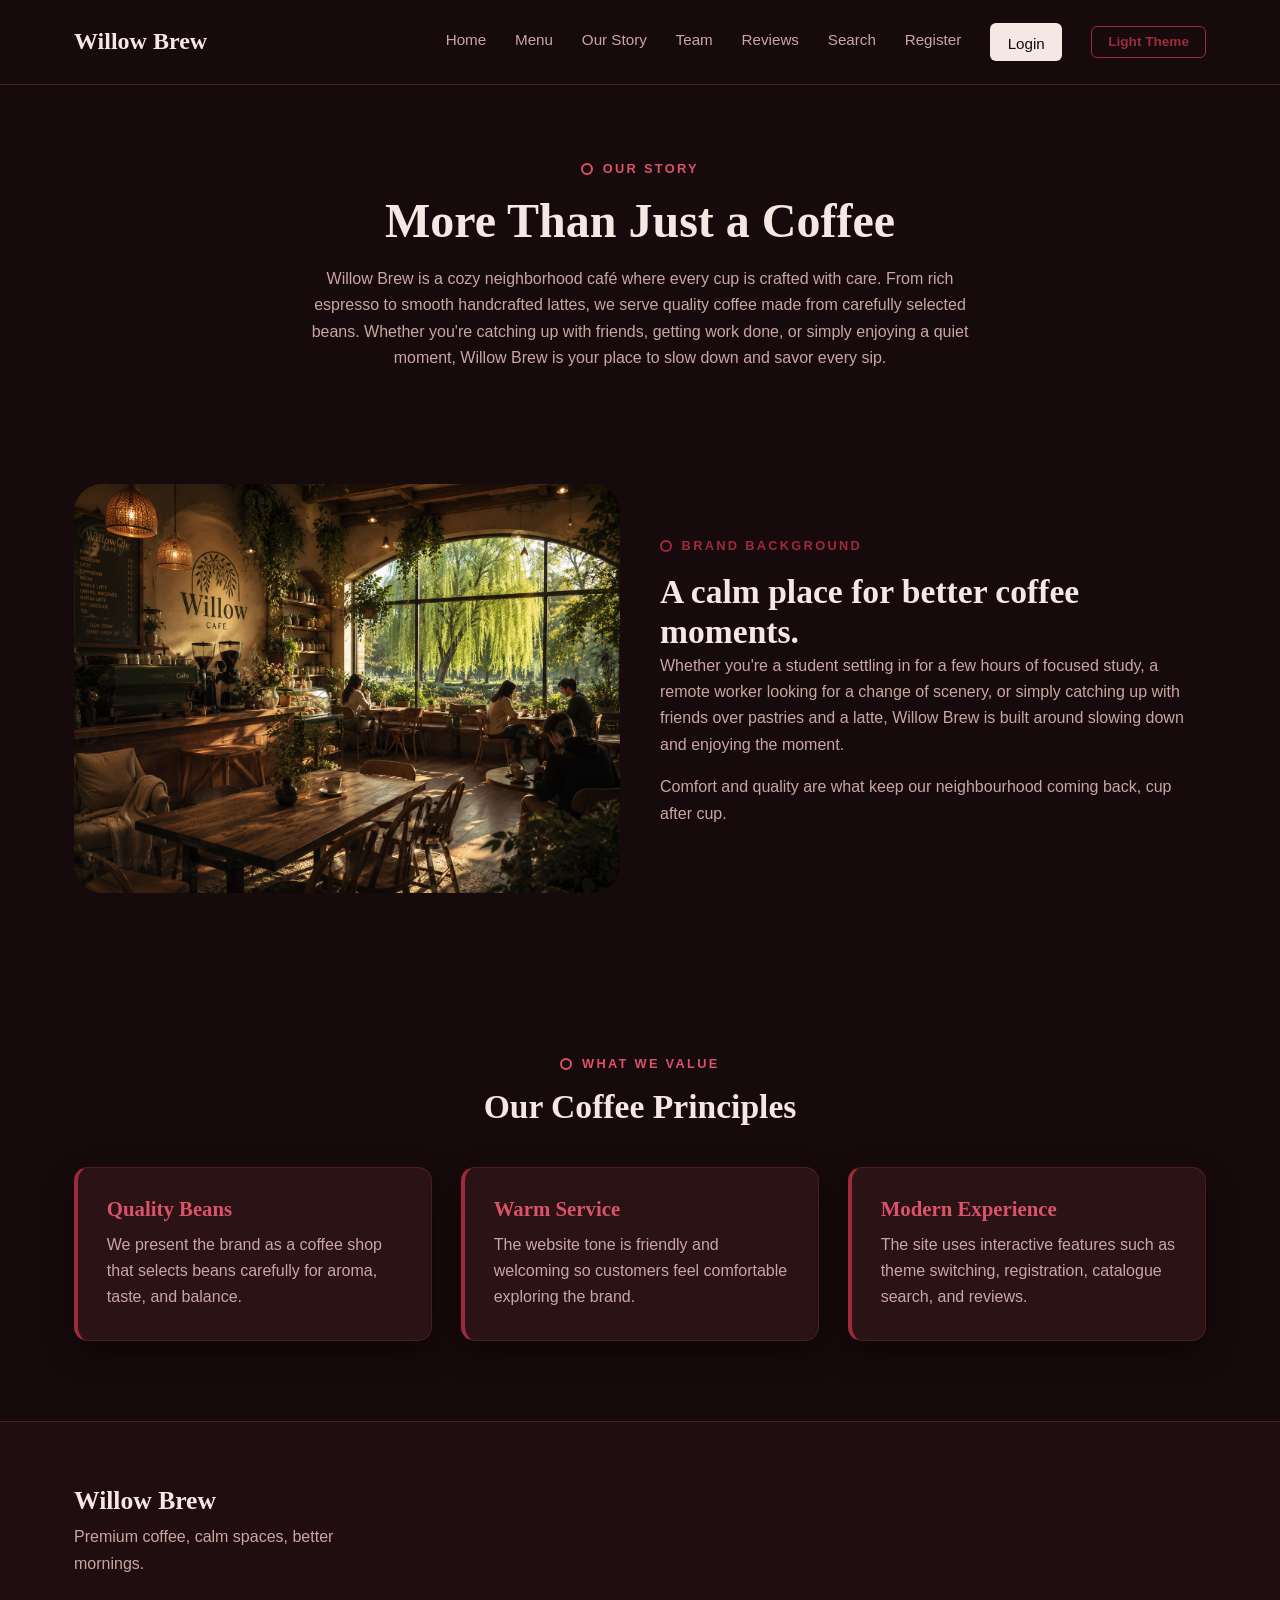
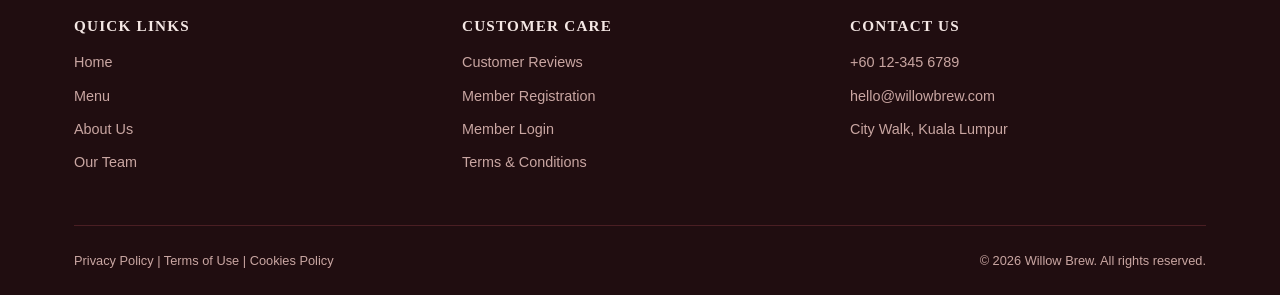
==== commit 263f08a0: "Add about us and change theme image" ====
--- a/about.html
+++ b/about.html
@@ -10,20 +10,16 @@
     <script src="js/theme.js" defer></script>
 </head>
 <body>
-    <!-- This skip link appears when keyboard users press Tab, allowing them to jump directly to the main page content instead of tabbing through every navigation item. -->
     <a class="skip-link" href="#mainContent">Skip to main content</a>
 
-    <!-- This fixed header contains the brand name, responsive navigation links, search link, order link, and theme switcher required for the website theme toggle feature. -->
     <header class="site-header" id="siteHeader">
         <div class="nav-wrap">
             <a href="index.html" class="brand" aria-label="Willow Brew homepage">Willow Brew</a>
 
-            <!-- This button appears on smaller screens and opens or closes the navigation menu using JavaScript in main.js. -->
             <button class="nav-toggle" id="navToggle" type="button" aria-label="Open navigation menu" aria-expanded="false">
                 ☰
             </button>
 
-            <!-- This navigation menu links to all major website pages so the multi-page website can be accessed consistently from every page. -->
             <nav class="main-nav" id="mainNav" aria-label="Main navigation">
                 <a href="index.html">Home</a>
                 <a href="catalogue.html">Menu</a>
@@ -41,7 +37,7 @@
                         type="button"
                         aria-label="Switch website theme"
                         aria-pressed="false">
-    D                   Dark Theme
+                        Dark Theme
                 </button>
             </nav>
         </div>
@@ -49,7 +45,6 @@
 
 
     <main id="mainContent" class="page-main">
-        <!-- This page hero introduces the brand story page and explains the purpose of the our Cafe. -->
         <section class="simple-hero">
             <p class="eyebrow dark">Our Story</p>
             <h1>More Than Just a Coffee</h1>
@@ -63,20 +58,19 @@
         <section class="about-story section-padding" aria-labelledby="about-story-title">
             <div class="about-image">
                 <!-- ABOUT IMAGE -->
-                <img src="cafe-interior.png" alt="Warm coffee shop interior">
+                <img src="images/cafe-interior.png" alt="Warm coffee shop interior">
             </div>
 
             <div class="about-text">
                 <p class="eyebrow dark">Brand Background</p>
                 <h2 id="about-story-title">A calm place for better coffee moments.</h2>
                 <p>
-                    The website is designed to help customers explore Willow Brew's menu, learn about the brand,
-                    submit reviews, and register as simulated members. The design uses dark coffee tones, warm copper,
-                    and soft cream colours to create a premium coffee-house identity.
+                    Whether you're a student settling in for a few hours of focused study, a remote worker looking for a change of scenery, 
+                    or simply catching up with friends over pastries and a latte, Willow Brew is built around slowing down and enjoying the 
+                    moment. 
                 </p>
                 <p>
-                    The layout also supports responsive design, accessibility basics, and pure JavaScript interactivity
-                    without using external CSS or JavaScript frameworks.
+                    Comfort and quality are what keep our neighbourhood coming back, cup after cup.
                 </p>
             </div>
         </section>
@@ -106,7 +100,6 @@
         </section>
     </main>
 
-    <!-- This footer gives the website a finished commercial look and provides quick links, customer care links, and contact details similar to a premium coffee brand footer. -->
     <footer class="site-footer">
         <div class="footer-wrap">
             <div class="footer-brand">
--- a/css/style.css
+++ b/css/style.css
@@ -505,12 +505,17 @@
     align-items: stretch;
 }
 
+/* Dark theme is the default theme */
 .story-image {
     border-radius: var(--radius-lg);
-    background-image: url("https://images.unsplash.com/photo-1442512595331-e89e73853f31?auto=format&fit=crop&w=900&q=80");
+    background-image: url("https://images.unsplash.com/photo-1442512595331-e89e73853f31?auto=format&fit=crop&w=1600&q=80");
     background-size: cover;
     background-position: center;
     min-height: 380px;
+}
+
+body.light-theme .story-image {
+    background-image: url("https://images.unsplash.com/photo-1495474472287-4d71bcdd2085?auto=format&fit=crop&w=1600&q=80");
 }
 
 .story-card {
@@ -568,6 +573,10 @@
 /* ----------------------------------------------------
    8. PRODUCT GRID / CARDS (home preview + catalogue)
    ---------------------------------------------------- */
+.catalogue-card.hidden{
+    display: none;
+}
+
 .product-grid {
     display: grid;
     grid-template-columns: repeat(3, 1fr);
@@ -590,6 +599,9 @@
 
 .product-card img {
     width: 100%;
+    aspect-ratio: 4 / 3;
+    object-fit: cover;
+    display: block;
 }
 
 .product-card h3 {
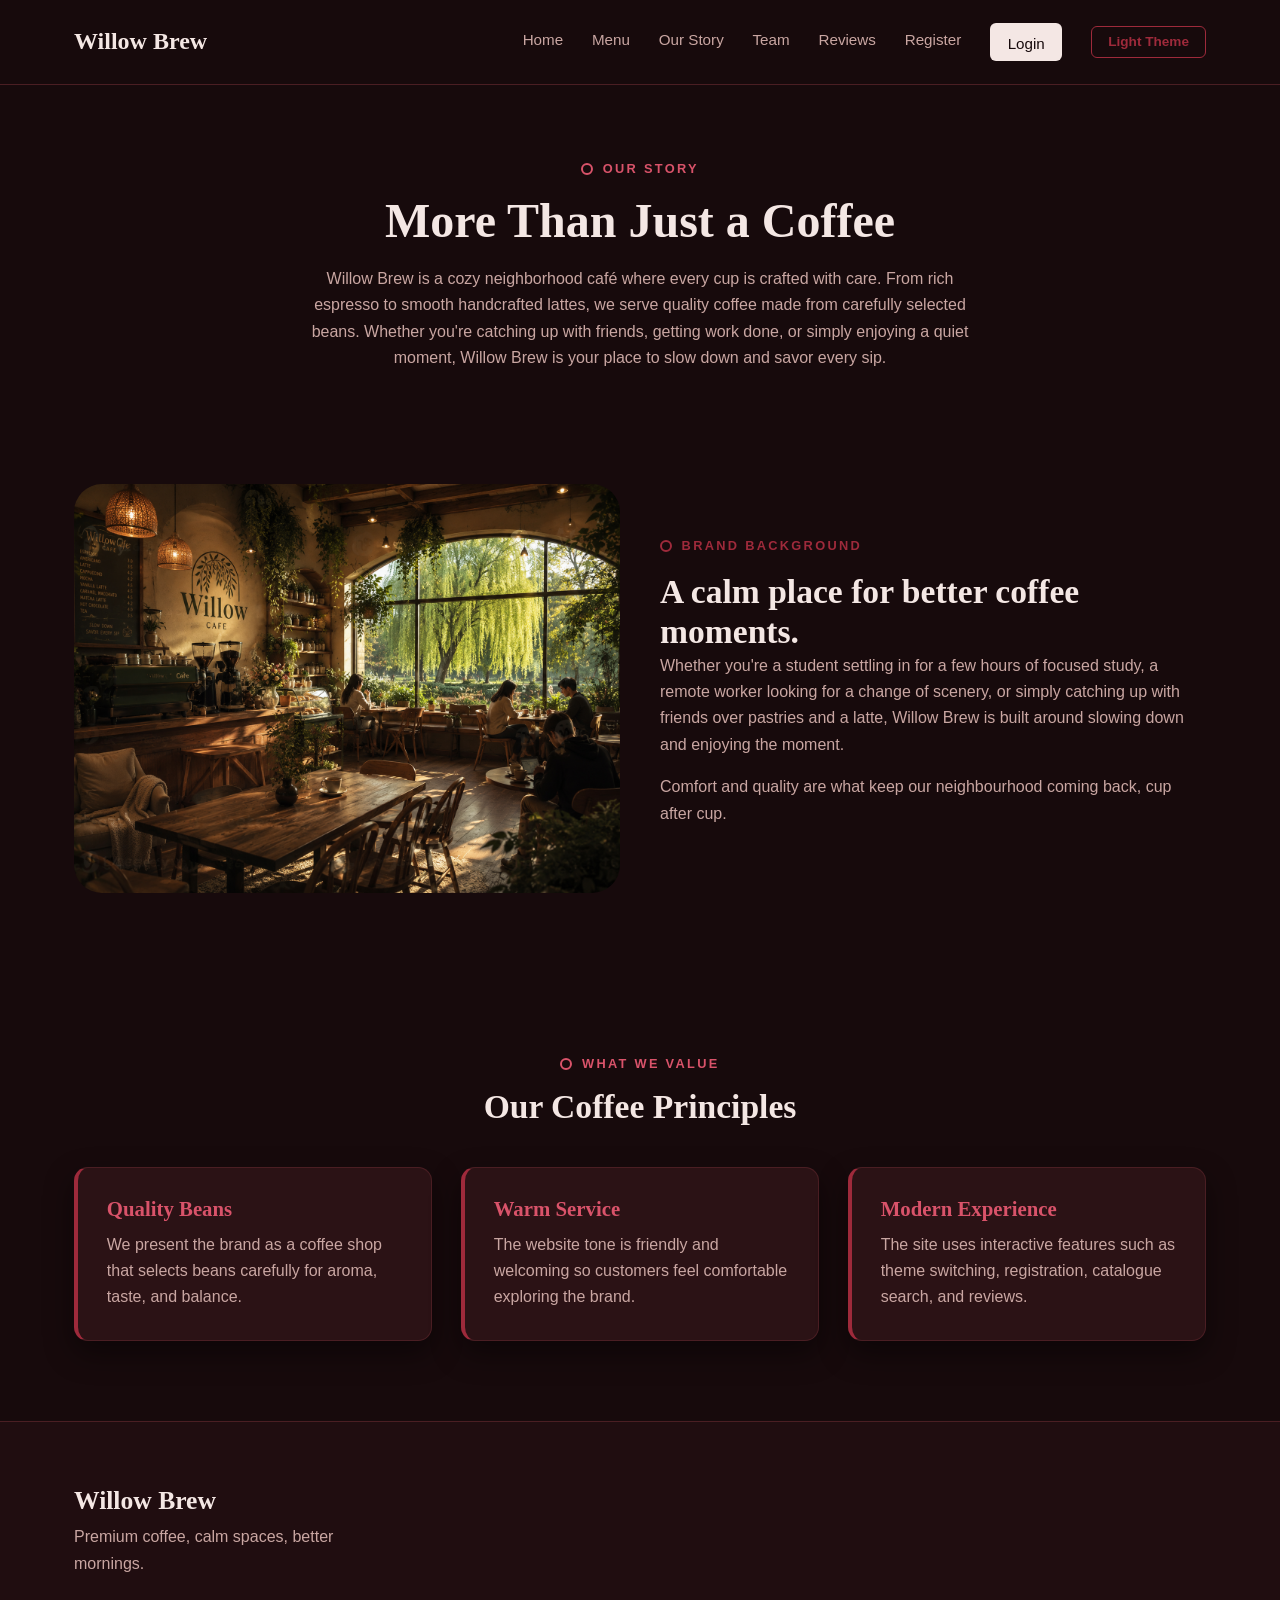
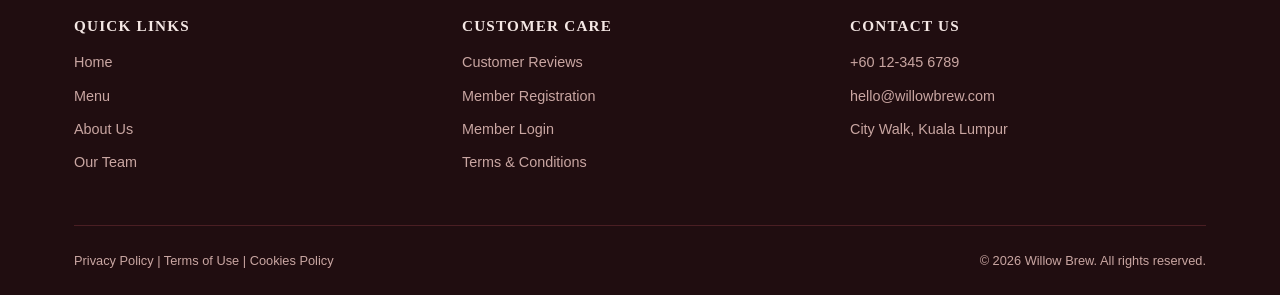
==== commit 873a9bdc: "remove search from headings" ====
--- a/about.html
+++ b/about.html
@@ -26,7 +26,6 @@
                 <a href="about.html">Our Story</a>
                 <a href="team.html">Team</a>
                 <a href="reviews.html">Reviews</a>
-                <a href="catalogue.html" aria-label="Search products">Search</a>
                 <a href="register.html">Register</a>
                 <a href="login.html" class="order-link" id="loginLink">Login</a>
 
